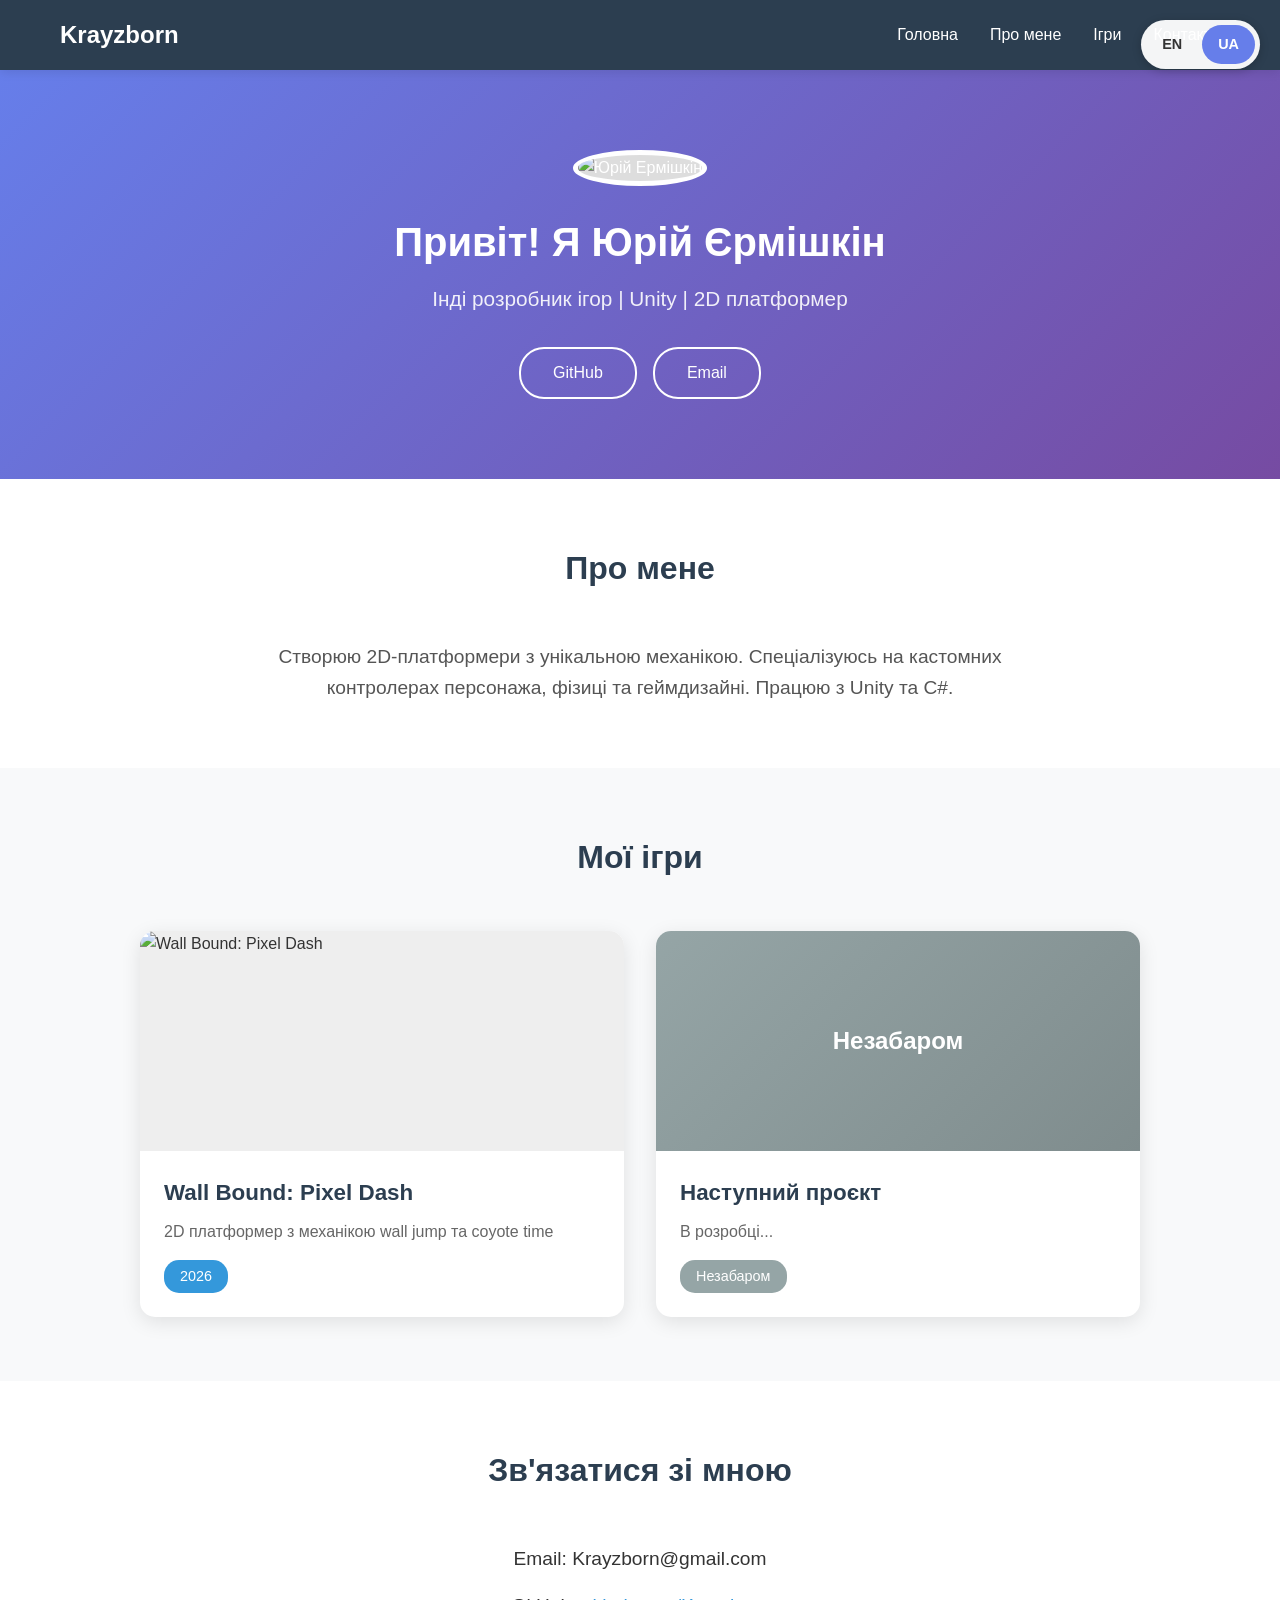
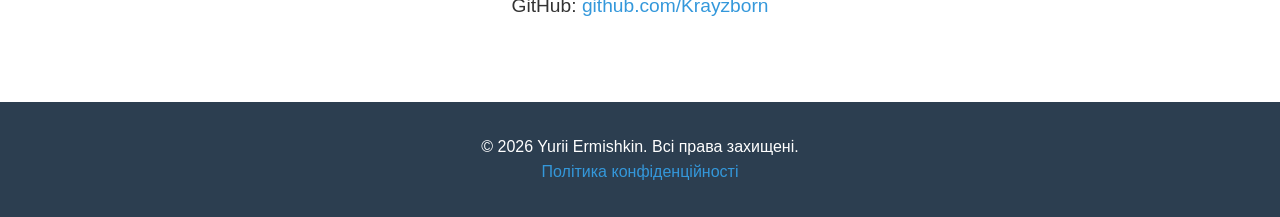
==== index-ua.html @ a173526d "Correct name spelling from 'Ермішкін' to 'Єрмішкін'" ====
<!DOCTYPE html>
<html lang="uk">
<head>
    <meta charset="UTF-8">
    <meta name="viewport" content="width=device-width, initial-scale=1.0">
    <title>Krayzborn - Інді Розробник Ігор</title>
    <link rel="stylesheet" href="css/style.css">
</head>
<body>
    <!-- Language Switcher -->
    <div class="lang-switcher">
        <a href="index.html" class="lang-btn">EN</a>
        <a href="index-ua.html" class="lang-btn active">UA</a>
    </div>

    <!-- Navigation -->
    <nav class="navbar">
        <div class="container">
            <a href="#home" class="logo">Krayzborn</a>
            <ul class="nav-links">
                <li><a href="#home">Головна</a></li>
                <li><a href="#about">Про мене</a></li>
                <li><a href="#games">Ігри</a></li>
                <li><a href="#contact">Контакти</a></li>
            </ul>
        </div>
    </nav>

    <!-- Hero Section -->
    <section id="home" class="hero">
        <div class="container">
            <img src="images/avatar.jpg" alt="Юрій Ермішкін" class="avatar">
            <h1>Привіт! Я Юрій Єрмішкін</h1>
            <p class="subtitle">Інді розробник ігор | Unity | 2D платформер</p>
            <div class="social-links">
                <a href="https://github.com/Krayzborn" target="_blank" class="social-btn">GitHub</a>
                <a href="mailto:your@email.com" class="social-btn">Email</a>
            </div>
        </div>
    </section>

    <!-- About Section -->
    <section id="about" class="about">
        <div class="container">
            <h2>Про мене</h2>
            <p>Створюю 2D-платформери з унікальною механікою. 
               Спеціалізуюсь на кастомних контролерах персонажа, 
               фізиці та геймдизайні. Працюю з Unity та C#.</p>
        </div>
    </section>

    <!-- Games Section -->
    <section id="games" class="games">
        <div class="container">
            <h2>Мої ігри</h2>
            <div class="games-grid">
                
                <!-- Game 1: Wall Bound -->
                <a href="games/wall-bound-ua.html" class="game-card">
                    <div class="game-banner">
                        <img src="images/wall-bound-banner.jpg" alt="Wall Bound: Pixel Dash">
                        <div class="game-overlay">
                            <span class="play-icon">▶</span>
                        </div>
                    </div>
                    <div class="game-info">
                        <h3>Wall Bound: Pixel Dash</h3>
                        <p>2D платформер з механікою wall jump та coyote time</p>
                        <span class="game-tag">2026</span>
                    </div>
                </a>

                <!-- Placeholder for future games -->
                <div class="game-card coming-soon">
                    <div class="game-banner">
                        <div class="placeholder-banner">
                            <span>Незабаром</span>
                        </div>
                    </div>
                    <div class="game-info">
                        <h3>Наступний проєкт</h3>
                        <p>В розробці...</p>
                        <span class="game-tag">Незабаром</span>
                    </div>
                </div>

            </div>
        </div>
    </section>

    <!-- Contact Section -->
    <section id="contact" class="contact">
        <div class="container">
            <h2>Зв'язатися зі мною</h2>
            <p>Email: Krayzborn@gmail.com</p>
            <p>GitHub: <a href="https://github.com/Krayzborn">github.com/Krayzborn</a></p>
        </div>
    </section>

    <!-- Footer -->
    <footer class="footer">
        <div class="container">
            <p>&copy; 2026 Yurii Ermishkin. Всі права захищені.</p>
            <p><a href="privacy-policy.html">Політика конфіденційності</a></p>
        </div>
    </footer>
</body>
</html>
---- css/style.css ----
/* =========================================
   Переключатель языков (Language Switcher)
   ========================================= */
.lang-switcher {
    position: fixed;
    top: 20px;
    right: 20px;
    z-index: 1000;
    background: rgba(255, 255, 255, 0.95);
    border-radius: 25px;
    padding: 5px;
    box-shadow: 0 2px 10px rgba(0,0,0,0.2);
}

.lang-btn {
    display: inline-block;
    padding: 8px 16px;
    text-decoration: none;
    color: #333;
    font-weight: bold;
    border-radius: 20px;
    transition: all 0.3s;
    font-size: 0.9em;
}

.lang-btn:hover {
    background: #667eea;
    color: white;
}

.lang-btn.active {
    background: #667eea;
    color: white;
}

/* =========================================
   Базовые стили (Reset & Base)
   ========================================= */
* {
    margin: 0;
    padding: 0;
    box-sizing: border-box;
}

body {
    font-family: 'Segoe UI', Tahoma, Geneva, Verdana, sans-serif;
    line-height: 1.6;
    color: #333;
    background: #f8f9fa;
}

.container {
    max-width: 1200px;
    margin: 0 auto;
    padding: 0 20px;
}

a {
    text-decoration: none;
    color: inherit;
}

/* =========================================
   Навигация (Navbar)
   ========================================= */
.navbar {
    background: #2c3e50;
    color: white;
    padding: 1rem 0;
    position: sticky;
    top: 0;
    z-index: 100;
    box-shadow: 0 2px 10px rgba(0,0,0,0.1);
}

.navbar .container {
    display: flex;
    justify-content: space-between;
    align-items: center;
}

.logo {
    color: white;
    font-size: 1.5em;
    font-weight: bold;
}

.nav-links {
    display: flex;
    list-style: none;
    gap: 2rem;
}

.nav-links a {
    color: white;
    transition: color 0.3s;
}

.nav-links a:hover {
    color: #3498db;
}

/* =========================================
   Главный экран (Hero)
   ========================================= */
.hero {
    background: linear-gradient(135deg, #667eea 0%, #764ba2 100%);
    color: white;
    text-align: center;
    padding: 5rem 0;
}

.avatar {
    width: 180px;
    height: 180px;
    border-radius: 50%;
    border: 5px solid white;
    margin-bottom: 1.5rem;
    object-fit: cover;
    background-color: #ddd; /* Заглушка, если нет фото */
}

.hero h1 {
    font-size: 2.5em;
    margin-bottom: 0.5rem;
}

.subtitle {
    font-size: 1.3em;
    margin-bottom: 2rem;
    opacity: 0.9;
}

.social-links {
    display: flex;
    gap: 1rem;
    justify-content: center;
}

.social-btn {
    color: white;
    padding: 0.7rem 2rem;
    border: 2px solid white;
    border-radius: 25px;
    transition: all 0.3s;
}

.social-btn:hover {
    background: white;
    color: #667eea;
}

/* =========================================
   Секции (Sections)
   ========================================= */
section {
    padding: 4rem 0;
}

h2 {
    text-align: center;
    margin-bottom: 3rem;
    font-size: 2em;
    color: #2c3e50;
}

.about {
    background: white;
}

.about p {
    max-width: 800px;
    margin: 0 auto;
    text-align: center;
    font-size: 1.2em;
    color: #555;
}

/* =========================================
   Игры (Games Grid)
   ========================================= */
.games {
    background: #f8f9fa;
}

.games-grid {
    display: grid;
    grid-template-columns: repeat(auto-fit, minmax(350px, 1fr));
    gap: 2rem;
    max-width: 1000px;
    margin: 0 auto;
}

.game-card {
    background: white;
    border-radius: 15px;
    overflow: hidden;
    box-shadow: 0 5px 20px rgba(0,0,0,0.1);
    transition: all 0.3s;
    display: block;
    color: inherit;
}

.game-card:hover {
    transform: translateY(-10px);
    box-shadow: 0 10px 30px rgba(0,0,0,0.2);
}

.game-banner {
    position: relative;
    height: 220px;
    overflow: hidden;
    background-color: #eee; /* Заглушка */
}

.game-banner img {
    width: 100%;
    height: 100%;
    object-fit: cover;
    transition: transform 0.3s;
}

.game-card:hover .game-banner img {
    transform: scale(1.1);
}

.game-overlay {
    position: absolute;
    top: 0; left: 0; right: 0; bottom: 0;
    background: rgba(0,0,0,0.3);
    display: flex;
    align-items: center;
    justify-content: center;
    opacity: 0;
    transition: opacity 0.3s;
}

.game-card:hover .game-overlay {
    opacity: 1;
}

.play-icon {
    font-size: 3em;
    color: white;
}

.placeholder-banner {
    width: 100%;
    height: 100%;
    background: linear-gradient(135deg, #95a5a6 0%, #7f8c8d 100%);
    display: flex;
    align-items: center;
    justify-content: center;
    color: white;
    font-size: 1.5em;
    font-weight: bold;
}

.game-info {
    padding: 1.5rem;
}

.game-info h3 {
    color: #2c3e50;
    margin-bottom: 0.5rem;
    font-size: 1.4em;
}

.game-info p {
    color: #666;
    margin-bottom: 1rem;
}

.game-tag {
    display: inline-block;
    background: #3498db;
    color: white;
    padding: 0.3rem 1rem;
    border-radius: 15px;
    font-size: 0.9em;
}

.coming-soon .game-tag {
    background: #95a5a6;
}

/* =========================================
   Контакты и Футер (Contact & Footer)
   ========================================= */
.contact {
    background: white;
    text-align: center;
}

.contact p {
    font-size: 1.2em;
    margin: 1rem 0;
}

.contact a {
    color: #3498db;
}

.contact a:hover {
    text-decoration: underline;
}

.footer {
    background: #2c3e50;
    color: white;
    text-align: center;
    padding: 2rem 0;
}

.footer a {
    color: #3498db;
}

/* =========================================
   Адаптивность (Мобильные устройства)
   ========================================= */
@media (max-width: 768px) {
    .nav-links {
        gap: 1rem;
        font-size: 0.9em;
    }
    
    .hero h1 {
        font-size: 1.8em;
    }
    
    .games-grid {
        grid-template-columns: 1fr;
    }
    
    .lang-switcher {
        top: 10px;
        right: 10px;
    }
}
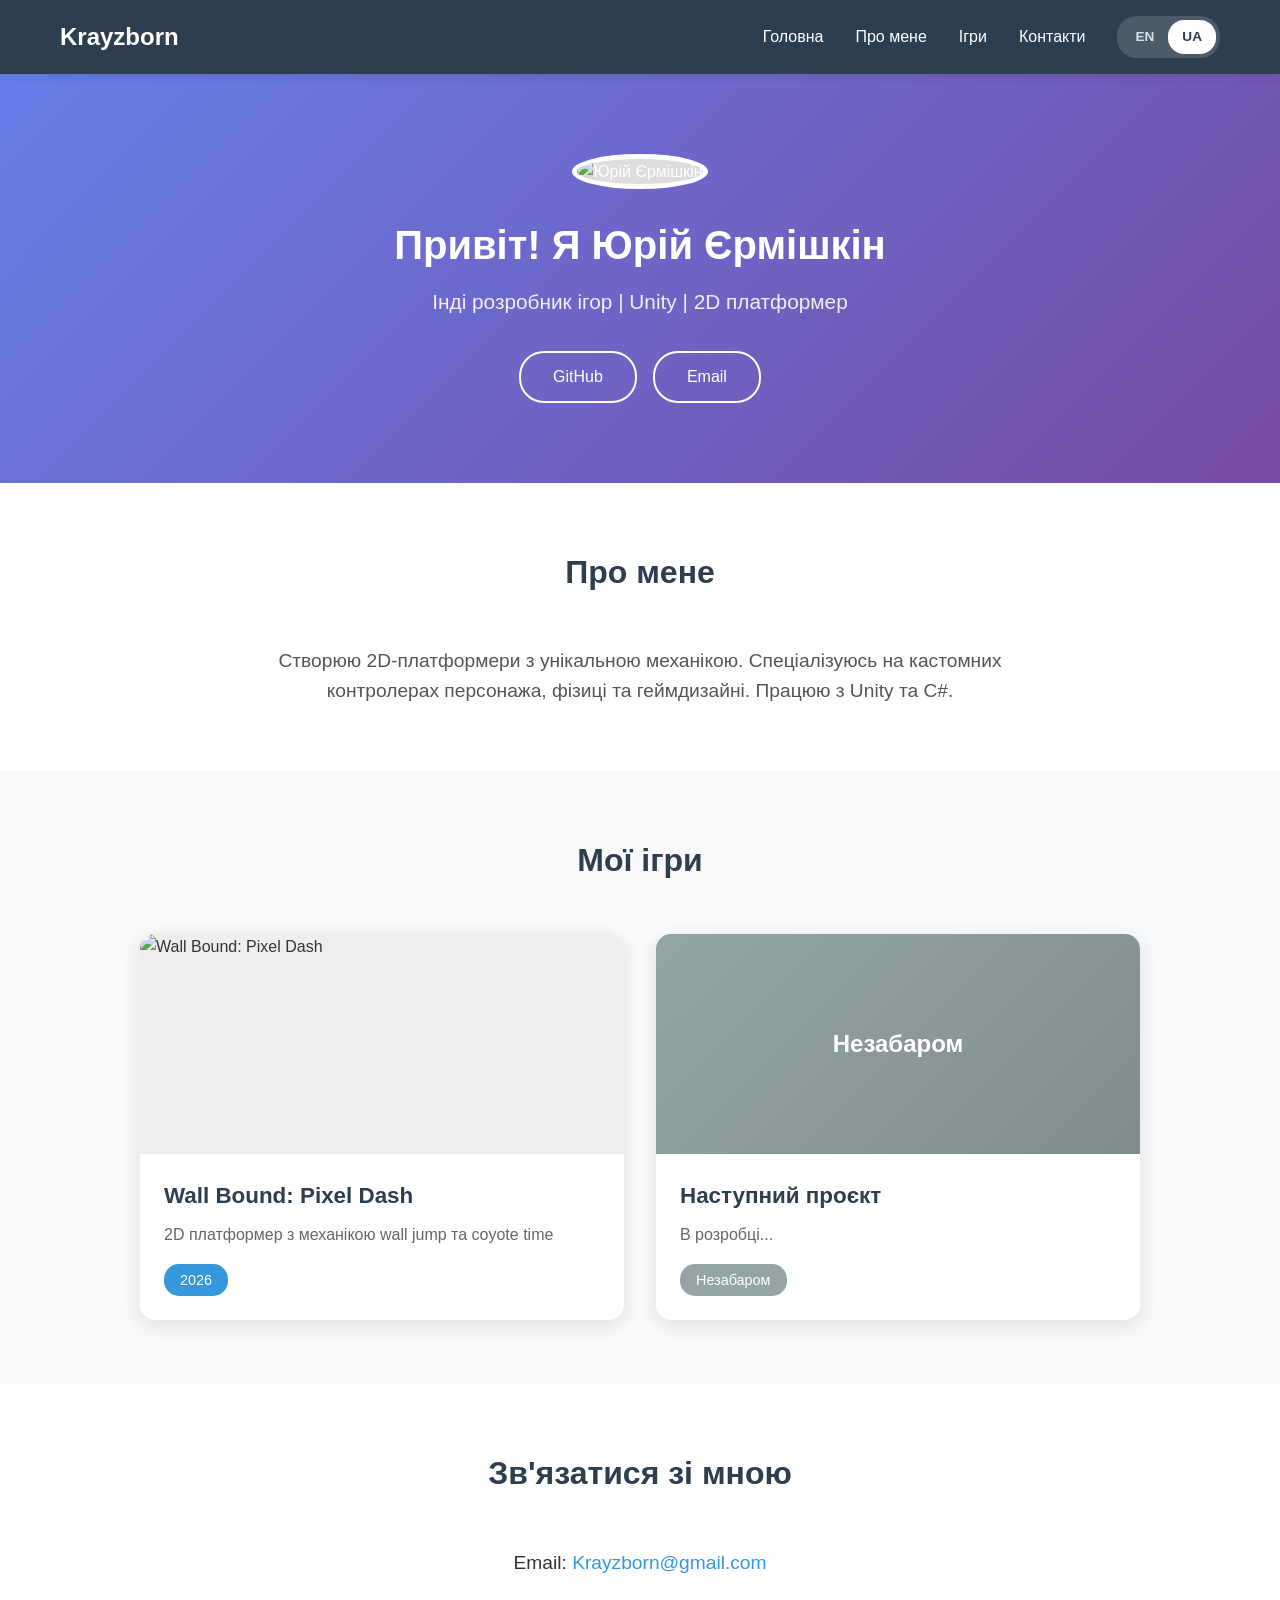
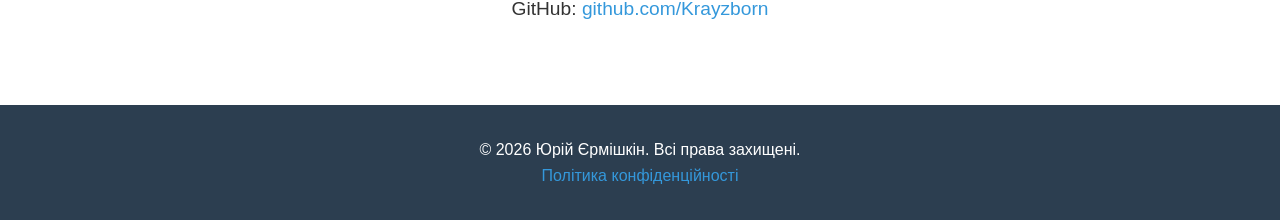
==== commit 58c56fee: "Refactor index-ua.html for improved structure and content" ====
--- a/index-ua.html
+++ b/index-ua.html
@@ -7,34 +7,35 @@
     <link rel="stylesheet" href="css/style.css">
 </head>
 <body>
-    <!-- Language Switcher -->
-    <div class="lang-switcher">
-        <a href="index.html" class="lang-btn">EN</a>
-        <a href="index-ua.html" class="lang-btn active">UA</a>
-    </div>
-
     <!-- Navigation -->
     <nav class="navbar">
         <div class="container">
             <a href="#home" class="logo">Krayzborn</a>
-            <ul class="nav-links">
-                <li><a href="#home">Головна</a></li>
-                <li><a href="#about">Про мене</a></li>
-                <li><a href="#games">Ігри</a></li>
-                <li><a href="#contact">Контакти</a></li>
-            </ul>
+            <div class="nav-right">
+                <ul class="nav-links">
+                    <li><a href="#home">Головна</a></li>
+                    <li><a href="#about">Про мене</a></li>
+                    <li><a href="#games">Ігри</a></li>
+                    <li><a href="#contact">Контакти</a></li>
+                </ul>
+                <!-- Language Switcher -->
+                <div class="lang-switcher">
+                    <a href="index.html" class="lang-btn">EN</a>
+                    <a href="index-ua.html" class="lang-btn active">UA</a>
+                </div>
+            </div>
         </div>
     </nav>
 
     <!-- Hero Section -->
     <section id="home" class="hero">
         <div class="container">
-            <img src="images/avatar.jpg" alt="Юрій Ермішкін" class="avatar">
+            <img src="images/avatar.jpg" alt="Юрій Єрмішкін" class="avatar">
             <h1>Привіт! Я Юрій Єрмішкін</h1>
             <p class="subtitle">Інді розробник ігор | Unity | 2D платформер</p>
             <div class="social-links">
                 <a href="https://github.com/Krayzborn" target="_blank" class="social-btn">GitHub</a>
-                <a href="mailto:your@email.com" class="social-btn">Email</a>
+                <a href="mailto:Krayzborn@gmail.com" class="social-btn">Email</a>
             </div>
         </div>
     </section>
@@ -92,7 +93,7 @@
     <section id="contact" class="contact">
         <div class="container">
             <h2>Зв'язатися зі мною</h2>
-            <p>Email: Krayzborn@gmail.com</p>
+            <p>Email: <a href="mailto:Krayzborn@gmail.com">Krayzborn@gmail.com</a></p>
             <p>GitHub: <a href="https://github.com/Krayzborn">github.com/Krayzborn</a></p>
         </div>
     </section>
@@ -100,7 +101,7 @@
     <!-- Footer -->
     <footer class="footer">
         <div class="container">
-            <p>&copy; 2026 Yurii Ermishkin. Всі права захищені.</p>
+            <p>&copy; 2026 Юрій Єрмішкін. Всі права захищені.</p>
             <p><a href="privacy-policy.html">Політика конфіденційності</a></p>
         </div>
     </footer>
--- a/css/style.css
+++ b/css/style.css
@@ -1,40 +1,5 @@
 /* =========================================
-   Переключатель языков (Language Switcher)
-   ========================================= */
-.lang-switcher {
-    position: fixed;
-    top: 20px;
-    right: 20px;
-    z-index: 1000;
-    background: rgba(255, 255, 255, 0.95);
-    border-radius: 25px;
-    padding: 5px;
-    box-shadow: 0 2px 10px rgba(0,0,0,0.2);
-}
-
-.lang-btn {
-    display: inline-block;
-    padding: 8px 16px;
-    text-decoration: none;
-    color: #333;
-    font-weight: bold;
-    border-radius: 20px;
-    transition: all 0.3s;
-    font-size: 0.9em;
-}
-
-.lang-btn:hover {
-    background: #667eea;
-    color: white;
-}
-
-.lang-btn.active {
-    background: #667eea;
-    color: white;
-}
-
-/* =========================================
-   Базовые стили (Reset & Base)
+   1. Базовые стили и сброс (Reset & Base)
    ========================================= */
 * {
     margin: 0;
@@ -61,7 +26,7 @@
 }
 
 /* =========================================
-   Навигация (Navbar)
+   2. Навигация и Переключатель языков (Navbar)
    ========================================= */
 .navbar {
     background: #2c3e50;
@@ -69,7 +34,7 @@
     padding: 1rem 0;
     position: sticky;
     top: 0;
-    z-index: 100;
+    z-index: 1000;
     box-shadow: 0 2px 10px rgba(0,0,0,0.1);
 }
 
@@ -85,6 +50,13 @@
     font-weight: bold;
 }
 
+/* Обертка для ссылок и переключателя, чтобы они были справа */
+.nav-right {
+    display: flex;
+    align-items: center;
+    gap: 2rem;
+}
+
 .nav-links {
     display: flex;
     list-style: none;
@@ -94,14 +66,44 @@
 .nav-links a {
     color: white;
     transition: color 0.3s;
+    font-weight: 500;
 }
 
 .nav-links a:hover {
     color: #3498db;
 }
 
-/* =========================================
-   Главный экран (Hero)
+/* Переключатель языков внутри навбара */
+.lang-switcher {
+    display: flex;
+    background: rgba(255, 255, 255, 0.15);
+    border-radius: 20px;
+    padding: 4px;
+}
+
+.lang-btn {
+    padding: 6px 14px;
+    text-decoration: none;
+    color: rgba(255, 255, 255, 0.8);
+    font-weight: bold;
+    border-radius: 16px;
+    transition: all 0.3s;
+    font-size: 0.85em;
+    cursor: pointer;
+}
+
+.lang-btn:hover {
+    color: white;
+    background: rgba(255, 255, 255, 0.2);
+}
+
+.lang-btn.active {
+    background: white;
+    color: #2c3e50;
+}
+
+/* =========================================
+   3. Главный экран (Hero)
    ========================================= */
 .hero {
     background: linear-gradient(135deg, #667eea 0%, #764ba2 100%);
@@ -117,7 +119,7 @@
     border: 5px solid white;
     margin-bottom: 1.5rem;
     object-fit: cover;
-    background-color: #ddd; /* Заглушка, если нет фото */
+    background-color: #ddd; /* Заглушка, пока нет фото */
 }
 
 .hero h1 {
@@ -151,7 +153,7 @@
 }
 
 /* =========================================
-   Секции (Sections)
+   4. Секции (Sections)
    ========================================= */
 section {
     padding: 4rem 0;
@@ -177,7 +179,7 @@
 }
 
 /* =========================================
-   Игры (Games Grid)
+   5. Игры (Games Grid)
    ========================================= */
 .games {
     background: #f8f9fa;
@@ -285,7 +287,7 @@
 }
 
 /* =========================================
-   Контакты и Футер (Contact & Footer)
+   6. Контакты и Футер (Contact & Footer)
    ========================================= */
 .contact {
     background: white;
@@ -316,13 +318,29 @@
     color: #3498db;
 }
 
-/* =========================================
-   Адаптивность (Мобильные устройства)
+.footer a:hover {
+    text-decoration: underline;
+}
+
+/* =========================================
+   7. Адаптивность (Мобильные устройства)
    ========================================= */
 @media (max-width: 768px) {
+    .navbar .container {
+        flex-direction: column;
+        gap: 1rem;
+    }
+    
+    .nav-right {
+        flex-direction: column;
+        gap: 1rem;
+    }
+
     .nav-links {
         gap: 1rem;
         font-size: 0.9em;
+        flex-wrap: wrap;
+        justify-content: center;
     }
     
     .hero h1 {
@@ -332,9 +350,4 @@
     .games-grid {
         grid-template-columns: 1fr;
     }
-    
-    .lang-switcher {
-        top: 10px;
-        right: 10px;
-    }
-}
+}
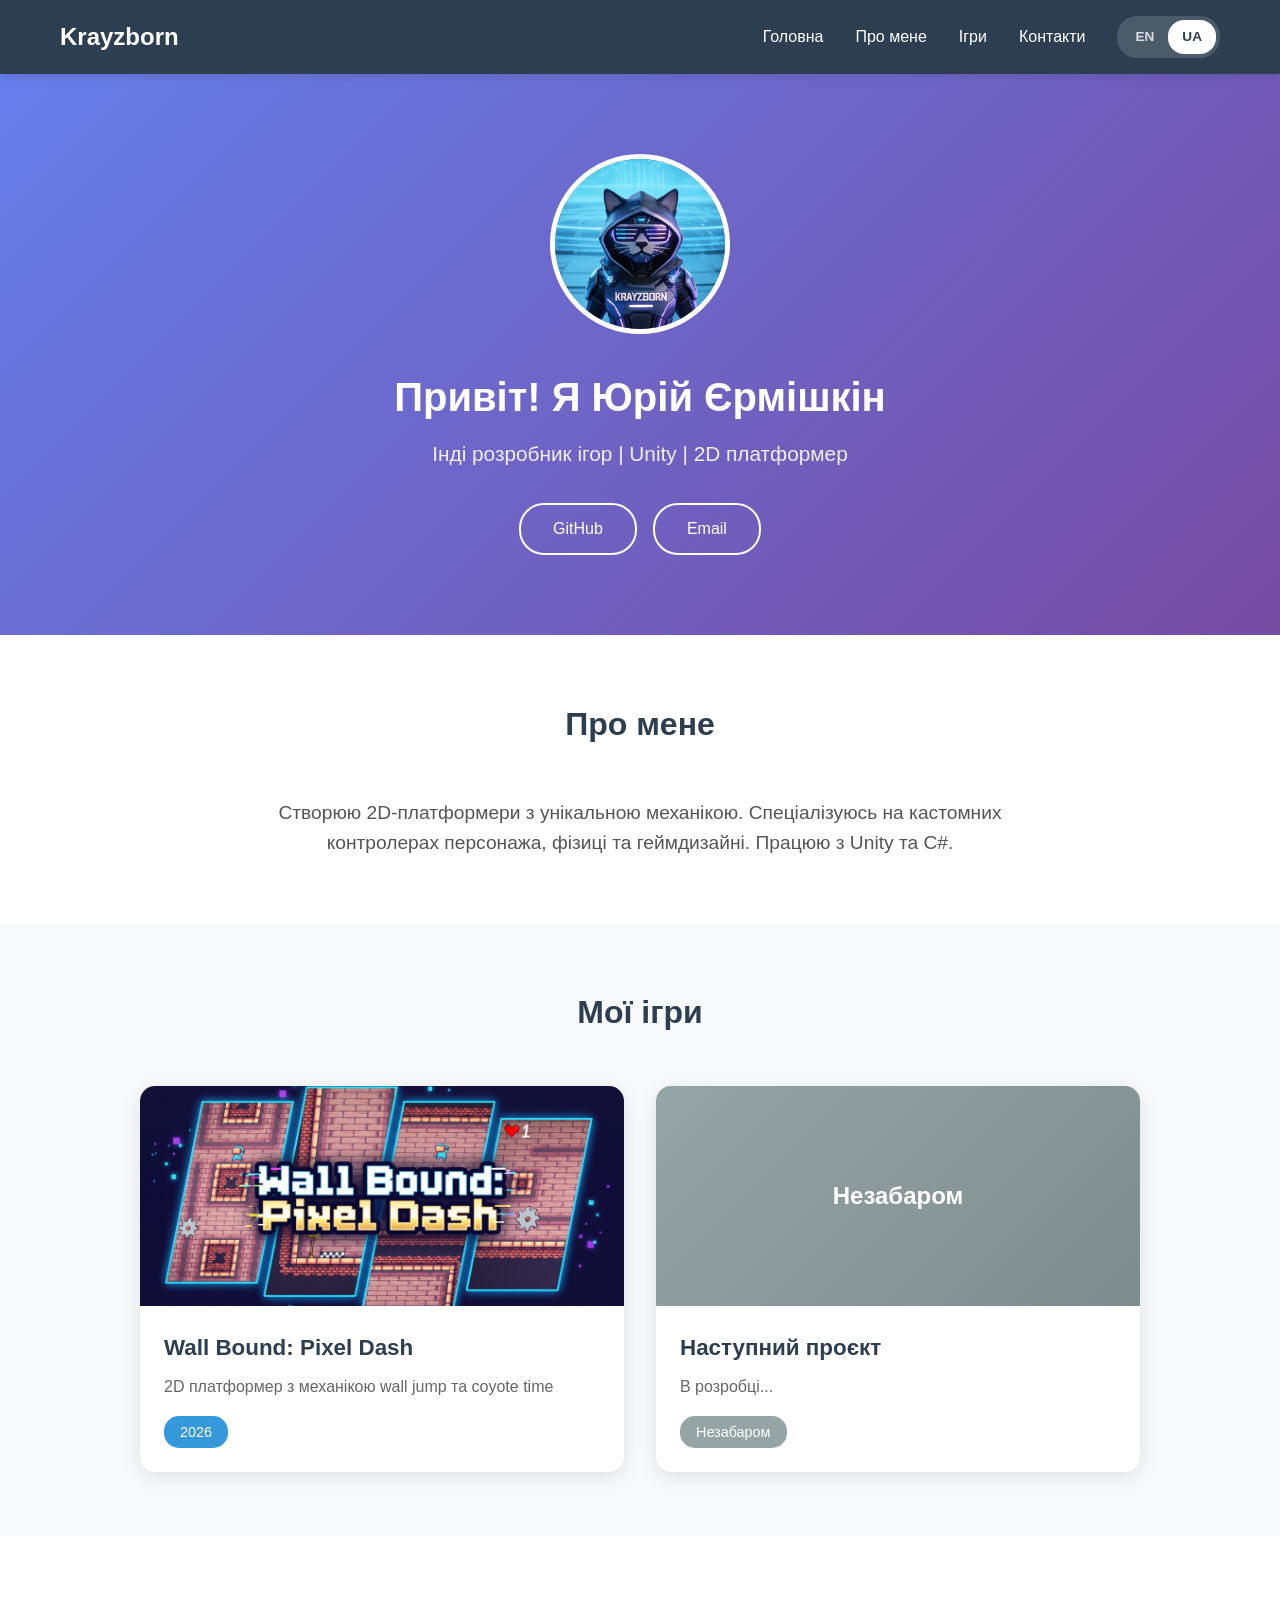
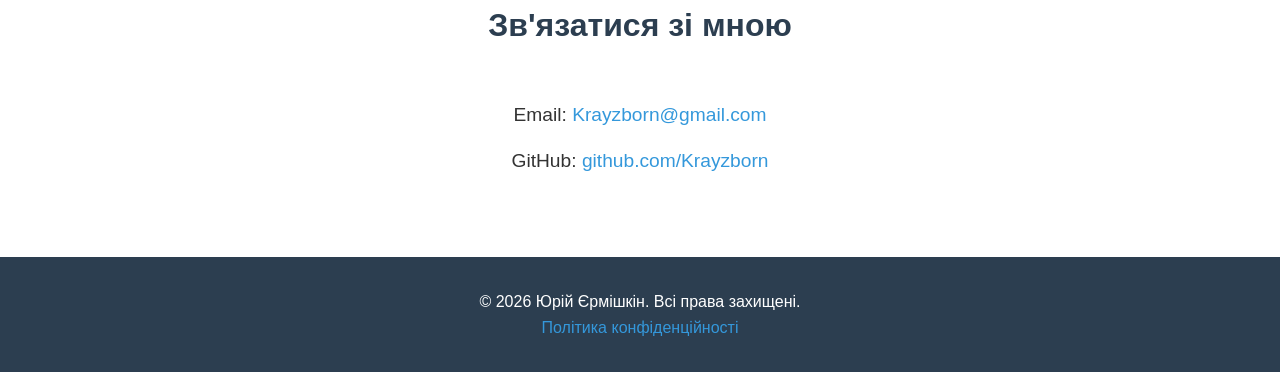
==== commit b392118b: "Update footer with new privacy policy link" ====
--- a/index-ua.html
+++ b/index-ua.html
@@ -30,7 +30,7 @@
     <!-- Hero Section -->
     <section id="home" class="hero">
         <div class="container">
-            <img src="images/avatar.jpg" alt="Юрій Єрмішкін" class="avatar">
+            <img src="images/avatar.png" alt="Юрій Єрмішкін" class="avatar">
             <h1>Привіт! Я Юрій Єрмішкін</h1>
             <p class="subtitle">Інді розробник ігор | Unity | 2D платформер</p>
             <div class="social-links">
@@ -59,7 +59,7 @@
                 <!-- Game 1: Wall Bound -->
                 <a href="games/wall-bound-ua.html" class="game-card">
                     <div class="game-banner">
-                        <img src="images/wall-bound-banner.jpg" alt="Wall Bound: Pixel Dash">
+                        <img src="images/wall-bound-banner.png" alt="Wall Bound: Pixel Dash">
                         <div class="game-overlay">
                             <span class="play-icon">▶</span>
                         </div>
@@ -99,10 +99,10 @@
     </section>
 
     <!-- Footer -->
-    <footer class="footer">
+        <footer class="footer">
         <div class="container">
             <p>&copy; 2026 Юрій Єрмішкін. Всі права захищені.</p>
-            <p><a href="privacy-policy.html">Політика конфіденційності</a></p>
+            <p><a href="https://krayzborn.github.io/privacy-policy/">Політика конфіденційності</a></p>
         </div>
     </footer>
 </body>
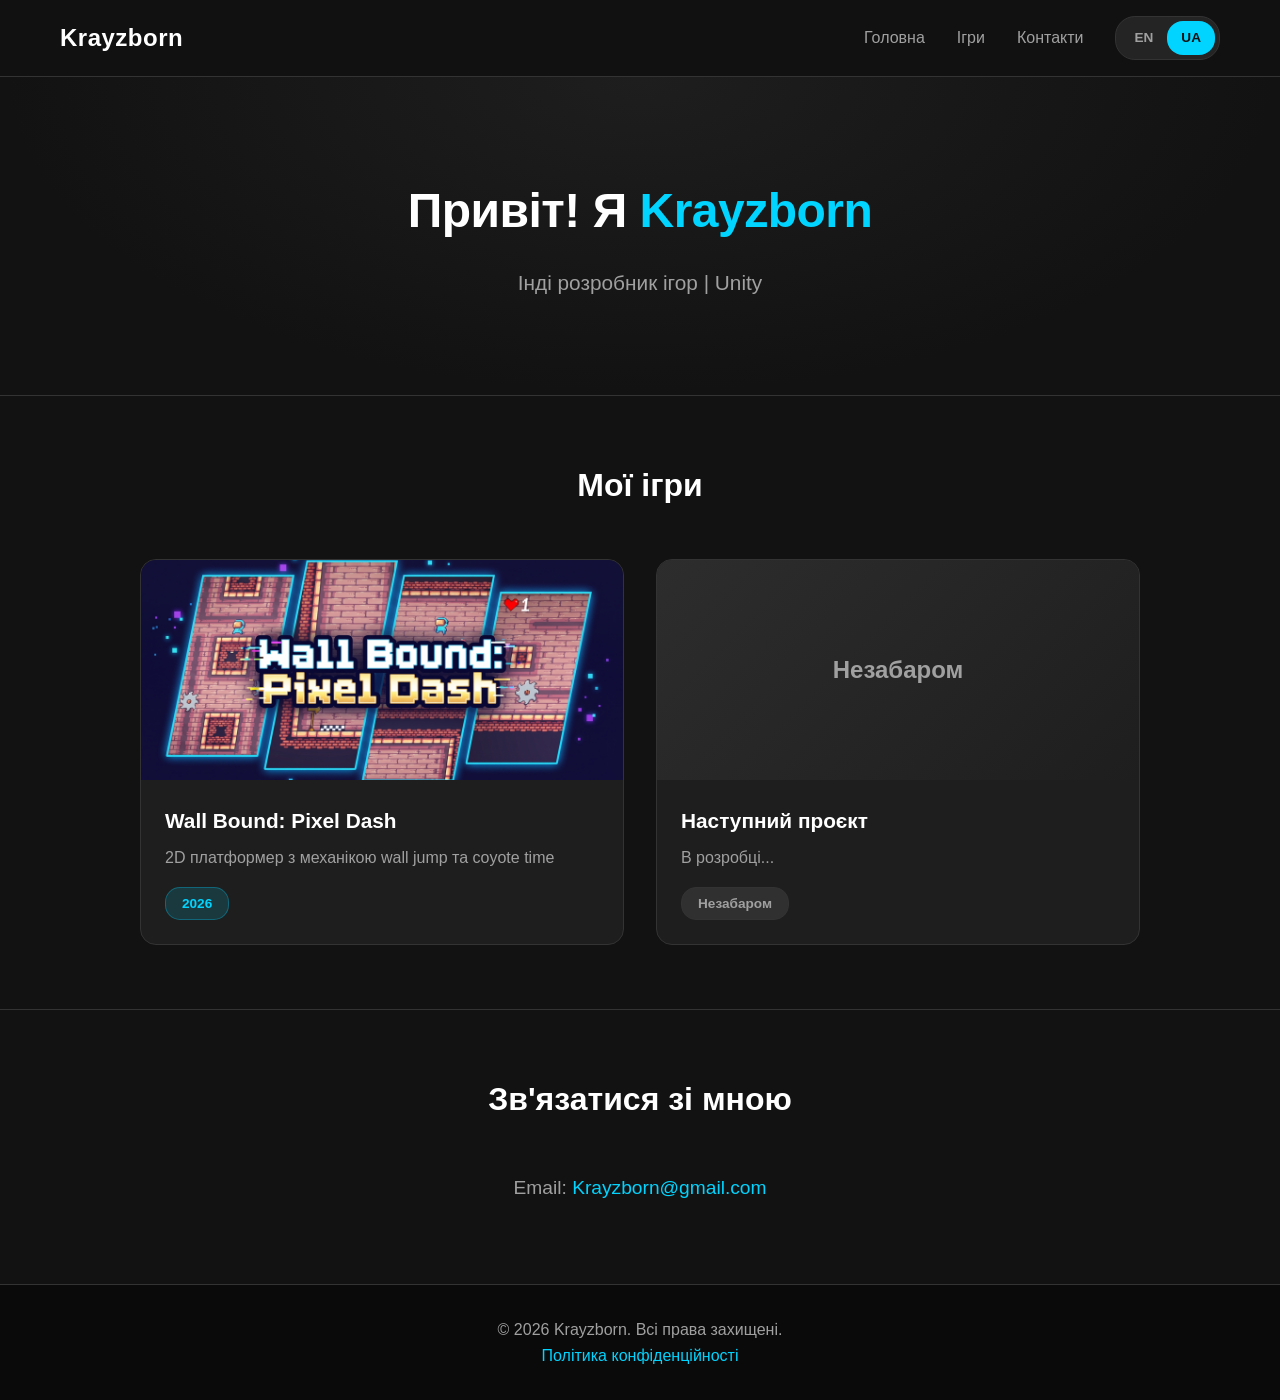
==== commit 0c860ac6: "Revise index-ua.html for personal branding Updated personal information and removed the About sectio" ====
--- a/index-ua.html
+++ b/index-ua.html
@@ -14,7 +14,6 @@
             <div class="nav-right">
                 <ul class="nav-links">
                     <li><a href="#home">Головна</a></li>
-                    <li><a href="#about">Про мене</a></li>
                     <li><a href="#games">Ігри</a></li>
                     <li><a href="#contact">Контакти</a></li>
                 </ul>
@@ -30,23 +29,8 @@
     <!-- Hero Section -->
     <section id="home" class="hero">
         <div class="container">
-            <img src="images/avatar.png" alt="Юрій Єрмішкін" class="avatar">
-            <h1>Привіт! Я Юрій Єрмішкін</h1>
-            <p class="subtitle">Інді розробник ігор | Unity | 2D платформер</p>
-            <div class="social-links">
-                <a href="https://github.com/Krayzborn" target="_blank" class="social-btn">GitHub</a>
-                <a href="mailto:Krayzborn@gmail.com" class="social-btn">Email</a>
-            </div>
-        </div>
-    </section>
-
-    <!-- About Section -->
-    <section id="about" class="about">
-        <div class="container">
-            <h2>Про мене</h2>
-            <p>Створюю 2D-платформери з унікальною механікою. 
-               Спеціалізуюсь на кастомних контролерах персонажа, 
-               фізиці та геймдизайні. Працюю з Unity та C#.</p>
+            <h1>Привіт! Я <span class="accent-text">Krayzborn</span></h1>
+            <p class="subtitle">Інді розробник ігор | Unity</p>
         </div>
     </section>
 
@@ -94,14 +78,13 @@
         <div class="container">
             <h2>Зв'язатися зі мною</h2>
             <p>Email: <a href="mailto:Krayzborn@gmail.com">Krayzborn@gmail.com</a></p>
-            <p>GitHub: <a href="https://github.com/Krayzborn">github.com/Krayzborn</a></p>
         </div>
     </section>
 
     <!-- Footer -->
-        <footer class="footer">
+    <footer class="footer">
         <div class="container">
-            <p>&copy; 2026 Юрій Єрмішкін. Всі права захищені.</p>
+            <p>&copy; 2026 Krayzborn. Всі права захищені.</p>
             <p><a href="https://krayzborn.github.io/privacy-policy/">Політика конфіденційності</a></p>
         </div>
     </footer>
--- a/css/style.css
+++ b/css/style.css
@@ -1,17 +1,32 @@
 /* =========================================
-   1. Базовые стили и сброс (Reset & Base)
-   ========================================= */
+   PREMIUM DARK THEME - Krayzborn
+   ========================================= */
+:root {
+    --bg-primary: #121212;
+    --bg-card: #1E1E1E;
+    --bg-hover: #2D2D2D;
+    --text-primary: #E0E0E0;
+    --text-secondary: #A0A0A0;
+    --accent: #00D4FF;
+    --accent-hover: #33DDFF;
+    --border: #333333;
+}
+
 * {
     margin: 0;
     padding: 0;
     box-sizing: border-box;
 }
 
+html {
+    scroll-behavior: smooth;
+}
+
 body {
     font-family: 'Segoe UI', Tahoma, Geneva, Verdana, sans-serif;
     line-height: 1.6;
-    color: #333;
-    background: #f8f9fa;
+    color: var(--text-primary);
+    background: var(--bg-primary);
 }
 
 .container {
@@ -26,16 +41,16 @@
 }
 
 /* =========================================
-   2. Навигация и Переключатель языков (Navbar)
+   Навигация
    ========================================= */
 .navbar {
-    background: #2c3e50;
-    color: white;
+    background: rgba(18, 18, 18, 0.95);
+    backdrop-filter: blur(10px);
+    border-bottom: 1px solid var(--border);
     padding: 1rem 0;
     position: sticky;
     top: 0;
     z-index: 1000;
-    box-shadow: 0 2px 10px rgba(0,0,0,0.1);
 }
 
 .navbar .container {
@@ -45,12 +60,12 @@
 }
 
 .logo {
-    color: white;
+    color: #FFFFFF;
     font-size: 1.5em;
     font-weight: bold;
-}
-
-/* Обертка для ссылок и переключателя, чтобы они были справа */
+    letter-spacing: 0.5px;
+}
+
 .nav-right {
     display: flex;
     align-items: center;
@@ -64,96 +79,71 @@
 }
 
 .nav-links a {
-    color: white;
+    color: var(--text-secondary);
+    font-weight: 500;
     transition: color 0.3s;
-    font-weight: 500;
 }
 
 .nav-links a:hover {
-    color: #3498db;
-}
-
-/* Переключатель языков внутри навбара */
+    color: var(--accent);
+}
+
+/* Переключатель языков */
 .lang-switcher {
     display: flex;
-    background: rgba(255, 255, 255, 0.15);
+    background: rgba(255, 255, 255, 0.08);
+    border: 1px solid var(--border);
     border-radius: 20px;
     padding: 4px;
 }
 
 .lang-btn {
     padding: 6px 14px;
-    text-decoration: none;
-    color: rgba(255, 255, 255, 0.8);
+    color: var(--text-secondary);
     font-weight: bold;
     border-radius: 16px;
     transition: all 0.3s;
     font-size: 0.85em;
-    cursor: pointer;
 }
 
 .lang-btn:hover {
-    color: white;
-    background: rgba(255, 255, 255, 0.2);
+    color: #FFFFFF;
 }
 
 .lang-btn.active {
-    background: white;
-    color: #2c3e50;
-}
-
-/* =========================================
-   3. Главный экран (Hero)
+    background: var(--accent);
+    color: #121212;
+}
+
+/* =========================================
+   Приветствие (Hero)
    ========================================= */
 .hero {
-    background: linear-gradient(135deg, #667eea 0%, #764ba2 100%);
-    color: white;
+    padding: 6rem 0;
     text-align: center;
-    padding: 5rem 0;
-}
-
-.avatar {
-    width: 180px;
-    height: 180px;
-    border-radius: 50%;
-    border: 5px solid white;
-    margin-bottom: 1.5rem;
-    object-fit: cover;
-    background-color: #ddd; /* Заглушка, пока нет фото */
+    background: radial-gradient(ellipse at top, #1E1E1E 0%, #121212 70%);
+    border-bottom: 1px solid var(--border);
 }
 
 .hero h1 {
-    font-size: 2.5em;
-    margin-bottom: 0.5rem;
+    font-size: 3em;
+    color: #FFFFFF;
+    font-weight: 700;
+    letter-spacing: -0.5px;
+    margin-bottom: 1rem;
+}
+
+.accent-text {
+    color: var(--accent);
 }
 
 .subtitle {
     font-size: 1.3em;
-    margin-bottom: 2rem;
-    opacity: 0.9;
-}
-
-.social-links {
-    display: flex;
-    gap: 1rem;
-    justify-content: center;
-}
-
-.social-btn {
-    color: white;
-    padding: 0.7rem 2rem;
-    border: 2px solid white;
-    border-radius: 25px;
-    transition: all 0.3s;
-}
-
-.social-btn:hover {
-    background: white;
-    color: #667eea;
-}
-
-/* =========================================
-   4. Секции (Sections)
+    color: var(--text-secondary);
+}
+
+/* =========================================
+   Секции
    ========================================= */
 section {
     padding: 4rem 0;
@@ -163,73 +153,64 @@
     text-align: center;
     margin-bottom: 3rem;
     font-size: 2em;
-    color: #2c3e50;
-}
-
-.about {
-    background: white;
-}
-
-.about p {
-    max-width: 800px;
-    margin: 0 auto;
-    text-align: center;
-    font-size: 1.2em;
-    color: #555;
-}
-
-/* =========================================
-   5. Игры (Games Grid)
+    color: #FFFFFF;
+    font-weight: 700;
+}
+
+/* =========================================
+   Игры
    ========================================= */
 .games {
-    background: #f8f9fa;
+    background: var(--bg-primary);
 }
 
 .games-grid {
     display: grid;
-    grid-template-columns: repeat(auto-fit, minmax(350px, 1fr));
+    grid-template-columns: repeat(auto-fit, minmax(320px, 1fr));
     gap: 2rem;
     max-width: 1000px;
     margin: 0 auto;
 }
 
 .game-card {
-    background: white;
-    border-radius: 15px;
+    background: var(--bg-card);
+    border: 1px solid var(--border);
+    border-radius: 16px;
     overflow: hidden;
-    box-shadow: 0 5px 20px rgba(0,0,0,0.1);
-    transition: all 0.3s;
+    transition: all 0.3s ease;
     display: block;
     color: inherit;
 }
 
 .game-card:hover {
-    transform: translateY(-10px);
-    box-shadow: 0 10px 30px rgba(0,0,0,0.2);
+    transform: translateY(-8px);
+    border-color: var(--accent);
+    box-shadow: 0 15px 35px rgba(0, 212, 255, 0.15);
 }
 
 .game-banner {
     position: relative;
     height: 220px;
     overflow: hidden;
-    background-color: #eee; /* Заглушка */
+    background: #2D2D2D;
 }
 
 .game-banner img {
     width: 100%;
     height: 100%;
     object-fit: cover;
+    display: block;
     transition: transform 0.3s;
 }
 
 .game-card:hover .game-banner img {
-    transform: scale(1.1);
+    transform: scale(1.05);
 }
 
 .game-overlay {
     position: absolute;
     top: 0; left: 0; right: 0; bottom: 0;
-    background: rgba(0,0,0,0.3);
+    background: rgba(0, 0, 0, 0.4);
     display: flex;
     align-items: center;
     justify-content: center;
@@ -243,17 +224,17 @@
 
 .play-icon {
     font-size: 3em;
-    color: white;
+    color: #FFFFFF;
 }
 
 .placeholder-banner {
     width: 100%;
     height: 100%;
-    background: linear-gradient(135deg, #95a5a6 0%, #7f8c8d 100%);
+    background: linear-gradient(135deg, #2D2D2D 0%, #1E1E1E 100%);
     display: flex;
     align-items: center;
     justify-content: center;
-    color: white;
+    color: var(--text-secondary);
     font-size: 1.5em;
     font-weight: bold;
 }
@@ -263,59 +244,69 @@
 }
 
 .game-info h3 {
-    color: #2c3e50;
+    color: #FFFFFF;
     margin-bottom: 0.5rem;
-    font-size: 1.4em;
+    font-size: 1.3em;
 }
 
 .game-info p {
-    color: #666;
+    color: var(--text-secondary);
     margin-bottom: 1rem;
 }
 
 .game-tag {
     display: inline-block;
-    background: #3498db;
-    color: white;
+    background: rgba(0, 212, 255, 0.15);
+    color: var(--accent);
+    border: 1px solid rgba(0, 212, 255, 0.3);
     padding: 0.3rem 1rem;
     border-radius: 15px;
-    font-size: 0.9em;
+    font-size: 0.85em;
+    font-weight: 600;
 }
 
 .coming-soon .game-tag {
-    background: #95a5a6;
-}
-
-/* =========================================
-   6. Контакты и Футер (Contact & Footer)
+    background: rgba(255, 255, 255, 0.08);
+    color: var(--text-secondary);
+    border-color: var(--border);
+}
+
+/* =========================================
+   Контакты
    ========================================= */
 .contact {
-    background: white;
     text-align: center;
+    border-top: 1px solid var(--border);
 }
 
 .contact p {
     font-size: 1.2em;
+    color: var(--text-secondary);
     margin: 1rem 0;
 }
 
 .contact a {
-    color: #3498db;
+    color: var(--accent);
+    font-weight: 500;
 }
 
 .contact a:hover {
     text-decoration: underline;
 }
 
+/* =========================================
+   Футер
+   ========================================= */
 .footer {
-    background: #2c3e50;
-    color: white;
+    background: #0A0A0A;
+    border-top: 1px solid var(--border);
     text-align: center;
     padding: 2rem 0;
+    color: var(--text-secondary);
 }
 
 .footer a {
-    color: #3498db;
+    color: var(--accent);
 }
 
 .footer a:hover {
@@ -323,7 +314,7 @@
 }
 
 /* =========================================
-   7. Адаптивность (Мобильные устройства)
+   Адаптивность
    ========================================= */
 @media (max-width: 768px) {
     .navbar .container {
@@ -344,7 +335,7 @@
     }
     
     .hero h1 {
-        font-size: 1.8em;
+        font-size: 2em;
     }
     
     .games-grid {
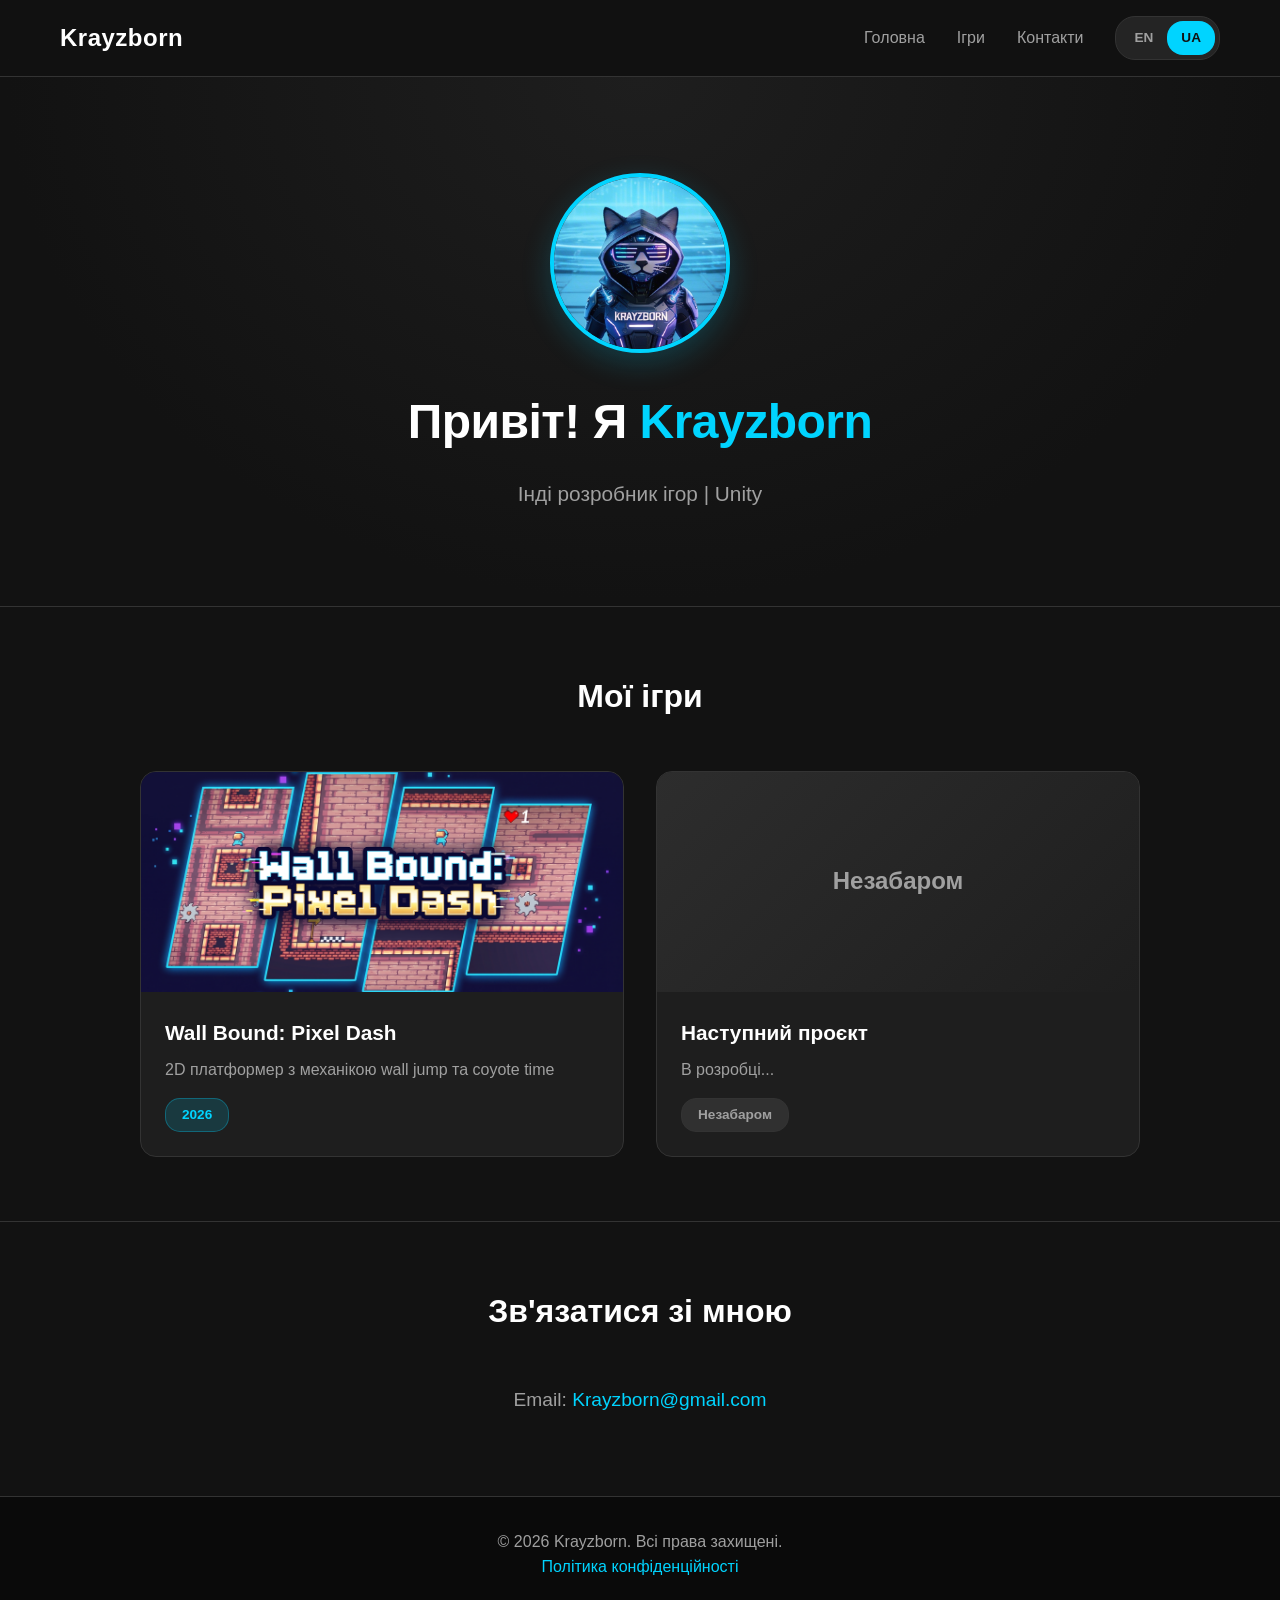
==== commit 7f4c920a: "Add avatar image to hero section" ====
--- a/index-ua.html
+++ b/index-ua.html
@@ -29,6 +29,7 @@
     <!-- Hero Section -->
     <section id="home" class="hero">
         <div class="container">
+            <img src="images/avatar.png" alt="Krayzborn" class="avatar">
             <h1>Привіт! Я <span class="accent-text">Krayzborn</span></h1>
             <p class="subtitle">Інді розробник ігор | Unity</p>
         </div>
--- a/css/style.css
+++ b/css/style.css
@@ -125,6 +125,18 @@
     border-bottom: 1px solid var(--border);
 }
 
+.avatar {
+    width: 180px;
+    height: 180px;
+    border-radius: 50%;
+    border: 4px solid var(--accent);
+    margin-bottom: 1.5rem;
+    object-fit: cover;
+    background-color: var(--bg-card);
+    box-shadow: 0 10px 30px rgba(0, 212, 255, 0.2);
+    display: inline-block;
+}
+
 .hero h1 {
     font-size: 3em;
     color: #FFFFFF;
@@ -338,6 +350,11 @@
         font-size: 2em;
     }
     
+    .avatar {
+        width: 140px;
+        height: 140px;
+    }
+    
     .games-grid {
         grid-template-columns: 1fr;
     }
